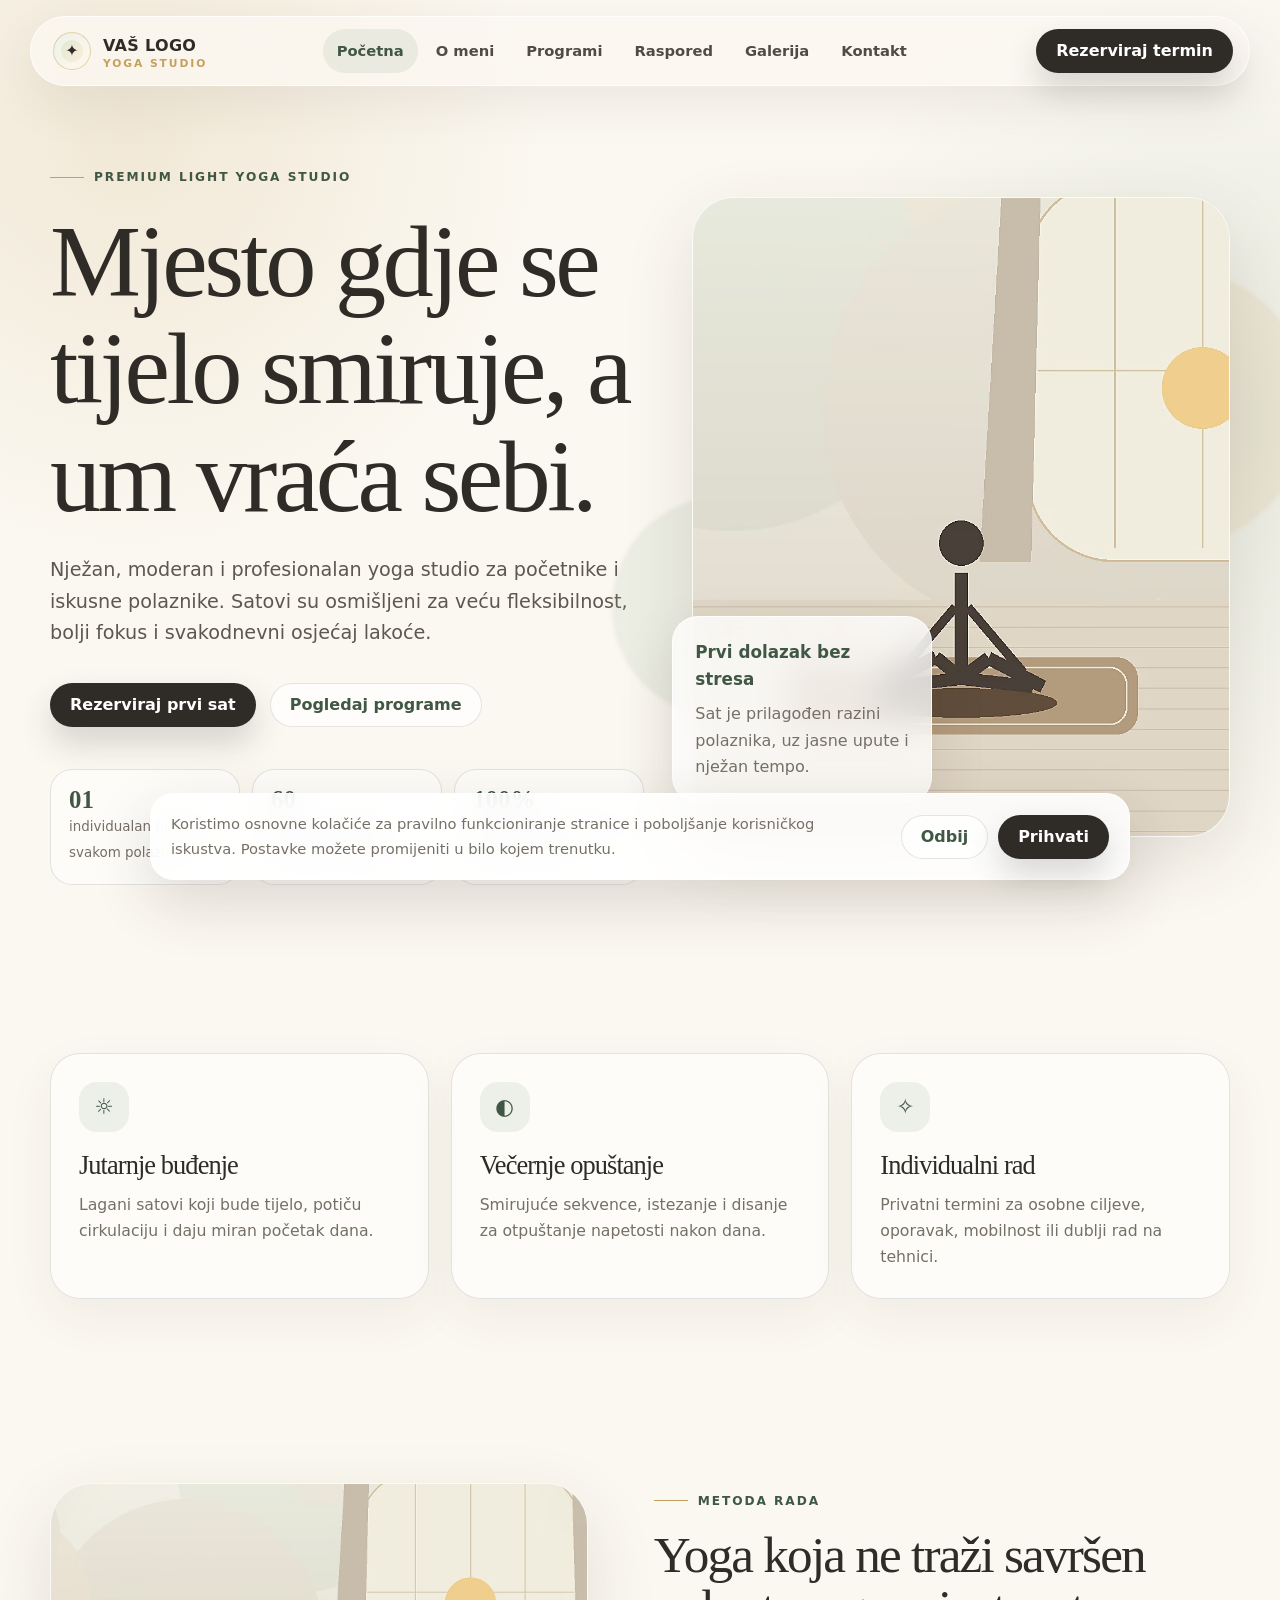
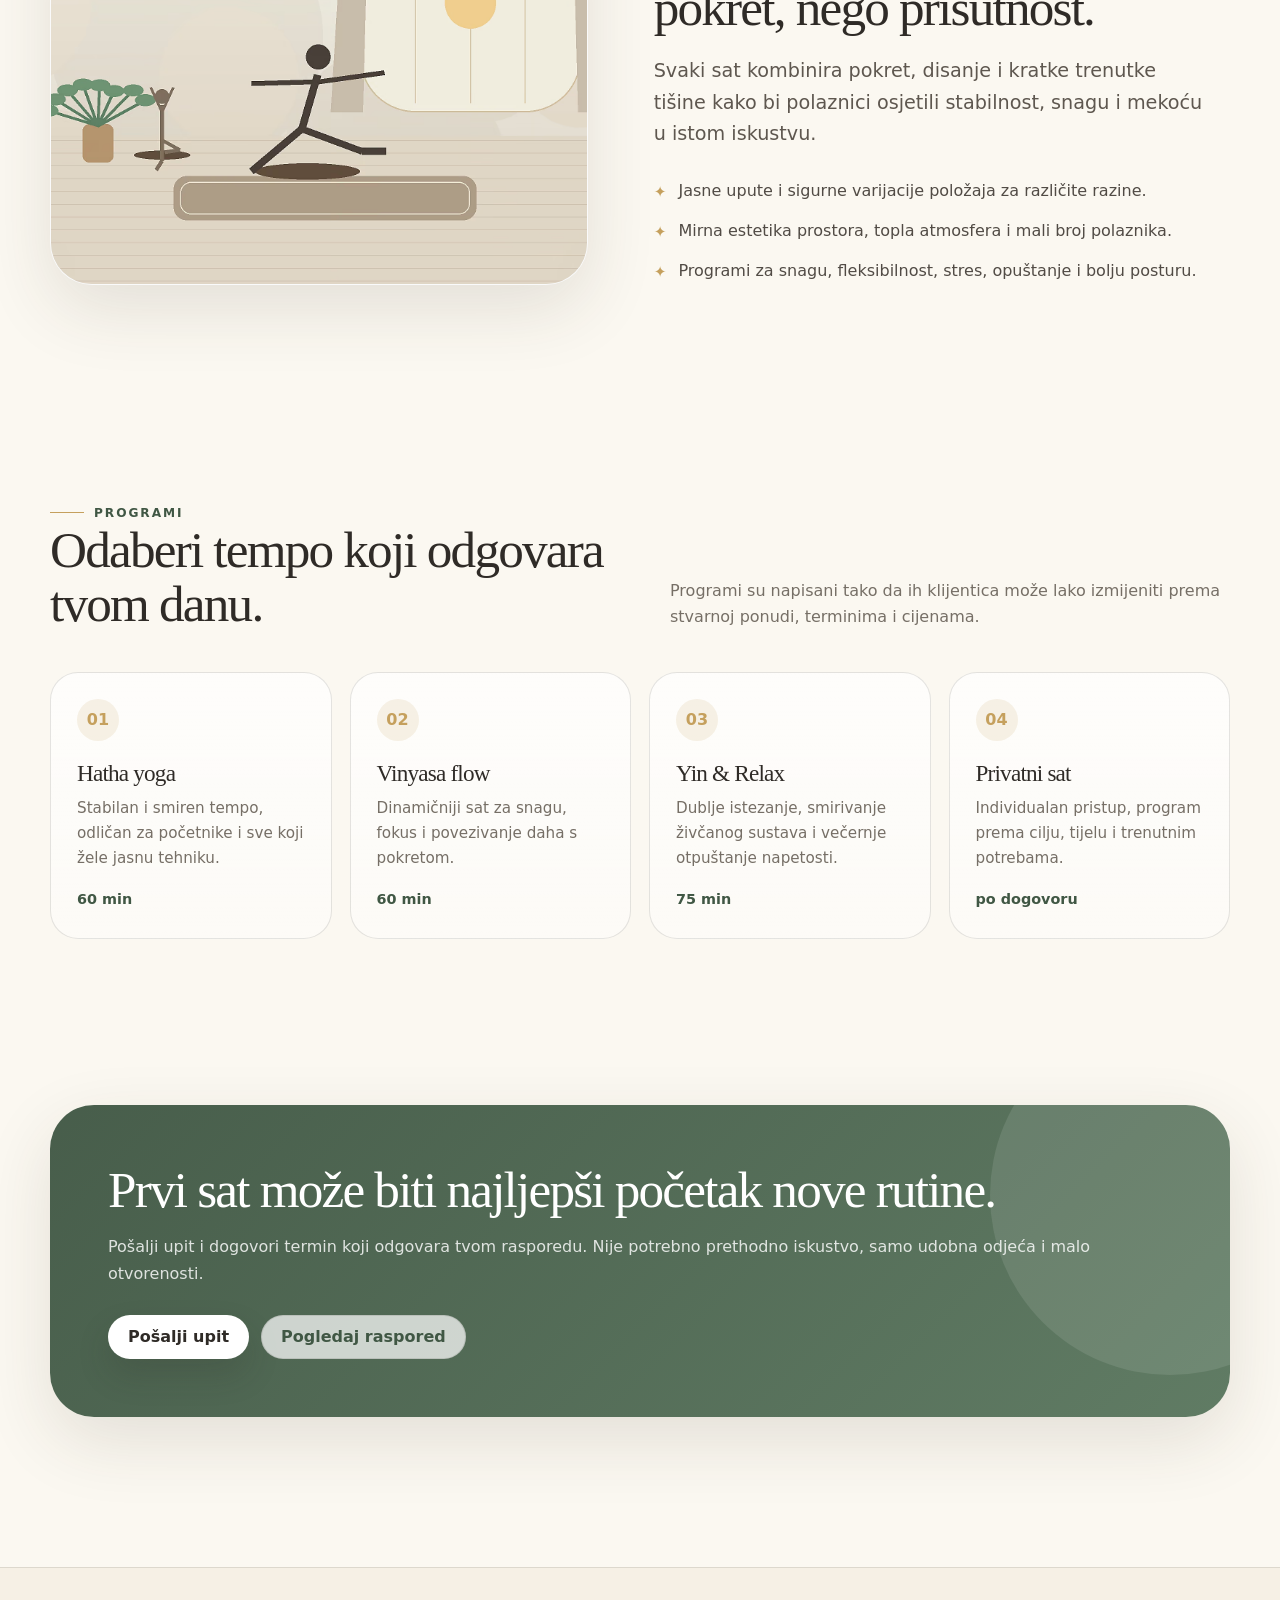
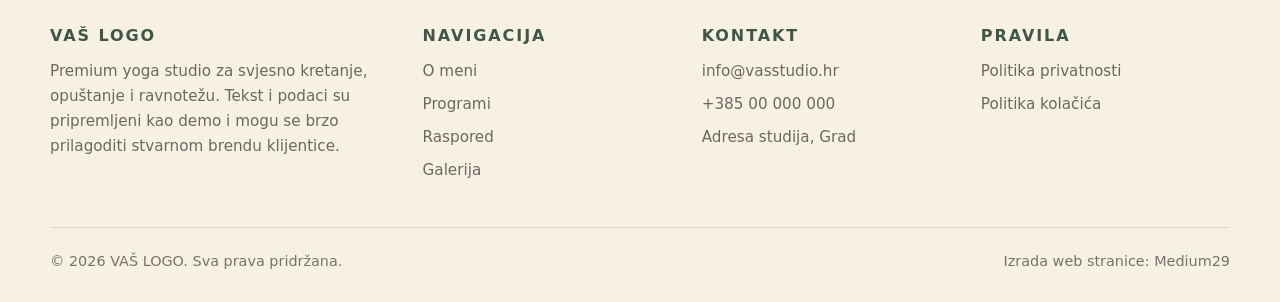
==== index.html @ 1f68c261 "1" ====
<!doctype html>
<html lang="hr">
<head>
  <meta charset="utf-8">
  <meta name="viewport" content="width=device-width, initial-scale=1">
  <title>Premium Yoga Studio | Svjesno kretanje i miran um</title>
  <meta name="description" content="Moderna premium web stranica za yoga studio, individualne sate, grupne programe i svjesno kretanje.">
  <meta name="theme-color" content="#fbf8f1">
  <meta property="og:title" content="Premium Yoga Studio | Svjesno kretanje i miran um">
  <meta property="og:description" content="Moderna premium web stranica za yoga studio, individualne sate, grupne programe i svjesno kretanje.">
  <meta property="og:type" content="website">
  <meta property="og:image" content="assets/images/yoga-hero.avif">
  <link rel="icon" href="assets/images/favicon.svg" type="image/svg+xml">
  <link rel="stylesheet" href="assets/css/style.css">
</head>
<body>
  <header class="topbar" aria-label="Glavna navigacija">
    <nav class="nav">
      <a class="brand" href="index.html" aria-label="Početna stranica">
        <span class="brand-mark" aria-hidden="true">✦</span>
        <span>VAŠ LOGO<small>Yoga studio</small></span>
      </a>
      <div class="nav-links" id="main-menu">
        <a data-nav href="index.html">Početna</a>
        <a data-nav href="o-nama.html">O meni</a>
        <a data-nav href="programi.html">Programi</a>
        <a data-nav href="raspored.html">Raspored</a>
        <a data-nav href="galerija.html">Galerija</a>
        <a data-nav href="kontakt.html">Kontakt</a>
      </div>
      <div class="nav-cta">
        <a class="btn btn-primary" href="kontakt.html">Rezerviraj termin</a>
        <button class="menu-toggle" aria-label="Otvori izbornik" aria-controls="main-menu" aria-expanded="false"><span></span><span></span><span></span></button>
      </div>
    </nav>
  </header>

  <main>
    <section class="hero">
      <div class="container hero-grid">
        <div class="hero-copy reveal">
          <span class="eyebrow">Premium light yoga studio</span>
          <h1>Mjesto gdje se tijelo smiruje, a um vraća sebi.</h1>
          <p class="lead">Nježan, moderan i profesionalan yoga studio za početnike i iskusne polaznike. Satovi su osmišljeni za veću fleksibilnost, bolji fokus i svakodnevni osjećaj lakoće.</p>
          <div class="hero-actions">
            <a class="btn btn-primary" href="kontakt.html">Rezerviraj prvi sat</a>
            <a class="btn btn-soft" href="programi.html">Pogledaj programe</a>
          </div>
          <div class="hero-stats">
            <div class="stat"><strong>01</strong><span>individualan pristup svakom polazniku</span></div>
            <div class="stat"><strong>60</strong><span>minuta svjesnog kretanja i disanja</span></div>
            <div class="stat"><strong>100%</strong><span>mirna atmosfera, bez pritiska i žurbe</span></div>
          </div>
        </div>
        <div class="hero-visual reveal">
          <span class="orb orb-one"></span><span class="orb orb-two"></span>
          <div class="image-card"><img src="assets/images/yoga-hero.avif" alt="Yoga studio u toploj i mirnoj atmosferi" width="1600" height="1100"></div>
          <div class="float-card"><strong>Prvi dolazak bez stresa</strong><p>Sat je prilagođen razini polaznika, uz jasne upute i nježan tempo.</p></div>
        </div>
      </div>
    </section>

    <section class="section-tight">
      <div class="container grid-3">
        <article class="card reveal"><div class="icon">☼</div><h3>Jutarnje buđenje</h3><p>Lagani satovi koji bude tijelo, potiču cirkulaciju i daju miran početak dana.</p></article>
        <article class="card reveal"><div class="icon">◐</div><h3>Večernje opuštanje</h3><p>Smirujuće sekvence, istezanje i disanje za otpuštanje napetosti nakon dana.</p></article>
        <article class="card reveal"><div class="icon">✧</div><h3>Individualni rad</h3><p>Privatni termini za osobne ciljeve, oporavak, mobilnost ili dublji rad na tehnici.</p></article>
      </div>
    </section>

    <section class="section">
      <div class="container split">
        <div class="image-card reveal"><img src="assets/images/yoga-programi.avif" alt="Yoga programi i svjesno kretanje" width="1600" height="1100" loading="lazy"></div>
        <div class="split-content reveal">
          <span class="eyebrow">Metoda rada</span>
          <h2>Yoga koja ne traži savršen pokret, nego prisutnost.</h2>
          <p class="lead">Svaki sat kombinira pokret, disanje i kratke trenutke tišine kako bi polaznici osjetili stabilnost, snagu i mekoću u istom iskustvu.</p>
          <ul class="check-list">
            <li>Jasne upute i sigurne varijacije položaja za različite razine.</li>
            <li>Mirna estetika prostora, topla atmosfera i mali broj polaznika.</li>
            <li>Programi za snagu, fleksibilnost, stres, opuštanje i bolju posturu.</li>
          </ul>
        </div>
      </div>
    </section>

    <section class="section">
      <div class="container">
        <div class="section-head reveal">
          <div><span class="eyebrow">Programi</span><h2>Odaberi tempo koji odgovara tvom danu.</h2></div>
          <p>Programi su napisani tako da ih klijentica može lako izmijeniti prema stvarnoj ponudi, terminima i cijenama.</p>
        </div>
        <div class="program-grid">
          <article class="program-card reveal"><span>01</span><h3>Hatha yoga</h3><p>Stabilan i smiren tempo, odličan za početnike i sve koji žele jasnu tehniku.</p><div class="meta">60 min</div></article>
          <article class="program-card reveal"><span>02</span><h3>Vinyasa flow</h3><p>Dinamičniji sat za snagu, fokus i povezivanje daha s pokretom.</p><div class="meta">60 min</div></article>
          <article class="program-card reveal"><span>03</span><h3>Yin & Relax</h3><p>Dublje istezanje, smirivanje živčanog sustava i večernje otpuštanje napetosti.</p><div class="meta">75 min</div></article>
          <article class="program-card reveal"><span>04</span><h3>Privatni sat</h3><p>Individualan pristup, program prema cilju, tijelu i trenutnim potrebama.</p><div class="meta">po dogovoru</div></article>
        </div>
      </div>
    </section>

    <section class="section-tight">
      <div class="container cta-band reveal">
        <h2>Prvi sat može biti najljepši početak nove rutine.</h2>
        <p>Pošalji upit i dogovori termin koji odgovara tvom rasporedu. Nije potrebno prethodno iskustvo, samo udobna odjeća i malo otvorenosti.</p>
        <div class="cta-actions"><a class="btn btn-primary" href="kontakt.html">Pošalji upit</a><a class="btn btn-soft" href="raspored.html">Pogledaj raspored</a></div>
      </div>
    </section>
  </main>

  <footer class="footer">
    <div class="container">
      <div class="footer-grid">
        <div>
          <h3>VAŠ LOGO</h3>
          <p>Premium yoga studio za svjesno kretanje, opuštanje i ravnotežu. Tekst i podaci su pripremljeni kao demo i mogu se brzo prilagoditi stvarnom brendu klijentice.</p>
        </div>
        <div>
          <h3>Navigacija</h3>
          <a href="o-nama.html">O meni</a>
          <a href="programi.html">Programi</a>
          <a href="raspored.html">Raspored</a>
          <a href="galerija.html">Galerija</a>
        </div>
        <div>
          <h3>Kontakt</h3>
          <a href="mailto:info@vasstudio.hr">info@vasstudio.hr</a>
          <a href="tel:+385000000000">+385 00 000 000</a>
          <p>Adresa studija, Grad</p>
        </div>
        <div>
          <h3>Pravila</h3>
          <a href="politika-privatnosti.html">Politika privatnosti</a>
          <a href="politika-kolacica.html">Politika kolačića</a>
        </div>
      </div>
      <div class="footer-bottom">
        <span>© 2026 VAŠ LOGO. Sva prava pridržana.</span>
        <span>Izrada web stranice: Medium29</span>
      </div>
    </div>
  </footer>
  <div class="cookie" role="dialog" aria-label="Obavijest o kolačićima">
    <div class="cookie-inner">
      <p>Koristimo osnovne kolačiće za pravilno funkcioniranje stranice i poboljšanje korisničkog iskustva. Postavke možete promijeniti u bilo kojem trenutku.</p>
      <div class="cookie-actions">
        <button class="btn btn-soft" data-cookie-reject>Odbij</button>
        <button class="btn btn-primary" data-cookie-accept>Prihvati</button>
      </div>
    </div>
  </div>
  <script src="assets/js/main.js"></script>
</body>
</html>
---- assets/css/style.css ----
:root{
  --paper:#fbf8f1;
  --paper-2:#f4ecdf;
  --cream:#fffdf8;
  --sage:#8fa58d;
  --sage-dark:#405744;
  --sage-soft:#dce6d7;
  --clay:#c79070;
  --sand:#e8dcc9;
  --gold:#c5a05d;
  --ink:#2f2b27;
  --muted:#766f66;
  --line:rgba(47,43,39,.12);
  --white:rgba(255,255,255,.78);
  --shadow:0 24px 70px rgba(60,46,31,.12);
  --radius:30px;
  --radius-lg:42px;
  --container:min(1180px, calc(100% - 40px));
}
*{box-sizing:border-box}
html{scroll-behavior:smooth}
body{
  margin:0;
  font-family:Inter, ui-sans-serif, system-ui, -apple-system, BlinkMacSystemFont, "Segoe UI", sans-serif;
  color:var(--ink);
  background:
    radial-gradient(circle at 10% 4%, rgba(197,160,93,.18), transparent 26rem),
    radial-gradient(circle at 95% 12%, rgba(143,165,141,.18), transparent 28rem),
    var(--paper);
  line-height:1.65;
  -webkit-font-smoothing:antialiased;
  overflow-x:hidden;
}
img{max-width:100%;display:block}
a{color:inherit;text-decoration:none}
button,input,textarea,select{font:inherit}
::selection{background:rgba(197,160,93,.24)}
.container{width:var(--container);margin-inline:auto}
.eyebrow{
  display:inline-flex;align-items:center;gap:10px;
  font-size:.76rem;letter-spacing:.16em;text-transform:uppercase;
  color:var(--sage-dark);font-weight:800;
}
.eyebrow::before{content:"";width:34px;height:1px;background:var(--gold)}
h1,h2,h3{line-height:1.05;margin:0;color:var(--ink);font-family:Georgia, "Times New Roman", serif;font-weight:500;letter-spacing:-.035em}
h1{font-size:clamp(3rem, 8vw, 6.9rem);max-width:920px}
h2{font-size:clamp(2.2rem, 4vw, 4.4rem)}
h3{font-size:clamp(1.35rem, 2vw, 2rem)}
p{margin:0;color:var(--muted)}
.lead{font-size:clamp(1.05rem,1.5vw,1.25rem);max-width:720px;color:#5e574f}
.page-hero{padding:158px 0 76px;position:relative;overflow:hidden}
.page-hero .lead{margin-top:24px}
.topbar{
  position:fixed;top:16px;left:50%;transform:translateX(-50%);z-index:99;
  width:min(1220px, calc(100% - 24px));
  border:1px solid rgba(255,255,255,.74);
  background:rgba(251,248,241,.78);backdrop-filter:blur(18px);
  border-radius:999px;box-shadow:0 18px 50px rgba(68,52,35,.08);
}
.nav{display:flex;align-items:center;justify-content:space-between;gap:24px;padding:12px 16px 12px 22px}
.brand{display:flex;align-items:center;gap:12px;font-weight:850;letter-spacing:.02em;white-space:nowrap}
.brand-mark{width:38px;height:38px;border-radius:50%;display:grid;place-items:center;background:linear-gradient(135deg,var(--sage-soft),#fff1d8);border:1px solid rgba(197,160,93,.35);box-shadow:inset 0 0 0 7px rgba(255,255,255,.45)}
.brand small{display:block;font-size:.67rem;letter-spacing:.18em;text-transform:uppercase;color:var(--gold);font-weight:850;line-height:1}
.nav-links{display:flex;align-items:center;gap:4px}
.nav-links a{font-size:.92rem;font-weight:720;color:#514b45;padding:10px 14px;border-radius:999px;transition:.25s ease}
.nav-links a:hover,.nav-links a.active{background:rgba(143,165,141,.16);color:var(--sage-dark)}
.nav-cta{display:flex;align-items:center;gap:10px}
.btn{
  display:inline-flex;align-items:center;justify-content:center;gap:10px;
  padding:13px 19px;border-radius:999px;border:1px solid transparent;
  font-weight:790;line-height:1;color:var(--ink);transition:.25s ease;cursor:pointer;
}
.btn-primary{background:var(--ink);color:#fff;box-shadow:0 16px 32px rgba(47,43,39,.18)}
.btn-primary:hover{transform:translateY(-2px);box-shadow:0 24px 44px rgba(47,43,39,.2)}
.btn-soft{background:rgba(255,255,255,.72);border-color:var(--line);color:var(--sage-dark)}
.btn-soft:hover{background:#fff;transform:translateY(-2px)}
.menu-toggle{display:none;width:44px;height:44px;border-radius:50%;border:1px solid var(--line);background:rgba(255,255,255,.68);align-items:center;justify-content:center;gap:4px;flex-direction:column;cursor:pointer}
.menu-toggle span{width:18px;height:2px;background:var(--ink);border-radius:3px;transition:.25s ease}
body.menu-open .menu-toggle span:nth-child(1){transform:translateY(6px) rotate(45deg)}
body.menu-open .menu-toggle span:nth-child(2){opacity:0}
body.menu-open .menu-toggle span:nth-child(3){transform:translateY(-6px) rotate(-45deg)}
.hero{position:relative;padding:160px 0 98px;overflow:hidden}
.hero-grid{display:grid;grid-template-columns:1.05fr .95fr;gap:48px;align-items:center}
.hero-copy .eyebrow{margin-bottom:20px}
.hero-copy .lead{margin-top:24px}
.hero-actions{display:flex;align-items:center;gap:14px;flex-wrap:wrap;margin-top:34px}
.hero-stats{display:grid;grid-template-columns:repeat(3,1fr);gap:12px;margin-top:42px;max-width:680px}
.stat{padding:18px;border:1px solid var(--line);background:rgba(255,255,255,.55);border-radius:22px}
.stat strong{display:block;font-size:1.55rem;font-family:Georgia,"Times New Roman",serif;color:var(--sage-dark);line-height:1}.stat span{font-size:.84rem;color:var(--muted)}
.hero-visual{position:relative;min-height:650px}
.image-card{position:relative;border-radius:var(--radius-lg);overflow:hidden;box-shadow:var(--shadow);border:1px solid rgba(255,255,255,.72);background:#eee}
.image-card img{width:100%;height:100%;object-fit:cover;min-height:400px}
.hero-visual .image-card{height:640px}
.float-card{position:absolute;left:-20px;bottom:44px;max-width:260px;padding:22px;border-radius:26px;background:rgba(255,255,255,.78);border:1px solid rgba(255,255,255,.82);backdrop-filter:blur(16px);box-shadow:0 22px 56px rgba(60,46,31,.12)}
.float-card strong{display:block;margin-bottom:7px;font-size:1.05rem;color:var(--sage-dark)}
.orb{position:absolute;border-radius:50%;filter:blur(2px);opacity:.8;z-index:-1}.orb-one{width:280px;height:280px;background:rgba(197,160,93,.16);right:-80px;top:70px}.orb-two{width:220px;height:220px;background:rgba(143,165,141,.18);left:-80px;bottom:130px}
.section{padding:96px 0}.section-tight{padding:70px 0}.section-head{display:flex;align-items:end;justify-content:space-between;gap:40px;margin-bottom:42px}.section-head p{max-width:560px}.grid-3{display:grid;grid-template-columns:repeat(3,1fr);gap:22px}.grid-2{display:grid;grid-template-columns:repeat(2,1fr);gap:28px;align-items:center}.card{border:1px solid var(--line);background:rgba(255,255,255,.56);border-radius:var(--radius);padding:28px;box-shadow:0 18px 50px rgba(60,46,31,.06)}
.card .icon{width:50px;height:50px;border-radius:18px;display:grid;place-items:center;background:rgba(143,165,141,.15);color:var(--sage-dark);font-size:1.35rem;margin-bottom:20px}
.card h3{font-size:1.65rem;margin-bottom:13px}.card p{font-size:.98rem}
.split{display:grid;grid-template-columns:.95fr 1.05fr;gap:48px;align-items:center}.split.reverse{grid-template-columns:1.05fr .95fr}.split-content{padding:18px}.split-content .eyebrow{margin-bottom:17px}.split-content .lead{margin-top:20px}.check-list{display:grid;gap:13px;margin:28px 0 0;padding:0;list-style:none}.check-list li{display:flex;align-items:flex-start;gap:12px;color:#514b45}.check-list li::before{content:"✦";color:var(--gold);font-size:.95rem;margin-top:2px}
.program-grid{display:grid;grid-template-columns:repeat(4,1fr);gap:18px}.program-card{padding:26px;border-radius:28px;border:1px solid var(--line);background:linear-gradient(180deg,rgba(255,255,255,.72),rgba(255,255,255,.42));transition:.25s ease}.program-card:hover{transform:translateY(-5px);box-shadow:0 22px 48px rgba(60,46,31,.1)}.program-card span{display:inline-flex;width:42px;height:42px;border-radius:50%;align-items:center;justify-content:center;background:rgba(197,160,93,.14);color:var(--gold);font-weight:900;margin-bottom:20px}.program-card h3{font-size:1.45rem;margin-bottom:10px}.program-card p{font-size:.95rem}.program-card .meta{margin-top:17px;color:var(--sage-dark);font-weight:800;font-size:.9rem}
.cta-band{position:relative;overflow:hidden;border-radius:44px;padding:58px;background:linear-gradient(135deg,rgba(64,87,68,.96),rgba(83,113,88,.92));color:#fff;box-shadow:var(--shadow)}.cta-band h2,.cta-band p{color:#fff}.cta-band p{opacity:.82;margin-top:18px}.cta-band .btn-primary{background:#fff;color:var(--ink)}.cta-band .cta-actions{margin-top:28px;display:flex;gap:12px;flex-wrap:wrap}.cta-band::after{content:"";position:absolute;right:-120px;top:-90px;width:360px;height:360px;border-radius:50%;background:rgba(255,255,255,.1)}
.testimonials{display:grid;grid-template-columns:1.1fr .9fr;gap:22px}.quote{padding:34px;border-radius:34px;background:#fff;border:1px solid var(--line);box-shadow:0 20px 52px rgba(60,46,31,.07)}.quote p{font-size:1.05rem;color:#4c4741}.quote strong{display:block;margin-top:18px;color:var(--sage-dark)}
.schedule-grid{display:grid;grid-template-columns:repeat(3,1fr);gap:18px}.schedule-day{border-radius:30px;padding:24px;background:rgba(255,255,255,.6);border:1px solid var(--line)}.schedule-day h3{font-size:1.4rem;margin-bottom:16px}.class-row{display:flex;justify-content:space-between;gap:16px;padding:14px 0;border-top:1px solid var(--line)}.class-row span:first-child{font-weight:760;color:#48433d}.class-row span:last-child{color:var(--sage-dark);font-weight:820}
.gallery-grid{display:grid;grid-template-columns:1.2fr .8fr;gap:22px}.gallery-grid .image-card:nth-child(1){grid-row:span 2}.gallery-grid .image-card img{min-height:360px}.gallery-grid .image-card:nth-child(1) img{min-height:744px}.gallery-caption{position:absolute;left:18px;right:18px;bottom:18px;background:rgba(255,255,255,.74);backdrop-filter:blur(14px);border-radius:22px;padding:16px;border:1px solid rgba(255,255,255,.8)}.gallery-caption strong{display:block;color:var(--sage-dark)}.gallery-caption p{font-size:.88rem}
.form-wrap{display:grid;grid-template-columns:.85fr 1.15fr;gap:30px;align-items:start}.contact-panel{border-radius:var(--radius-lg);padding:34px;background:rgba(255,255,255,.62);border:1px solid var(--line);box-shadow:0 20px 55px rgba(60,46,31,.07)}.contact-panel h3{font-size:1.75rem;margin-bottom:16px}.contact-list{display:grid;gap:14px;margin-top:24px}.contact-item{padding:17px;border-radius:20px;background:rgba(244,236,223,.68);border:1px solid rgba(47,43,39,.08)}.contact-item span{display:block;font-size:.79rem;letter-spacing:.11em;text-transform:uppercase;color:var(--gold);font-weight:900}.contact-item strong{color:#46413c}form{display:grid;gap:16px}.field-grid{display:grid;grid-template-columns:repeat(2,1fr);gap:16px}.field label{display:block;font-size:.86rem;font-weight:850;margin-bottom:8px;color:#4c463f}.field input,.field textarea,.field select{width:100%;border:1px solid var(--line);background:rgba(255,255,255,.8);border-radius:18px;padding:15px 16px;color:var(--ink);outline:none;transition:.22s ease}.field input:focus,.field textarea:focus,.field select:focus{border-color:rgba(197,160,93,.75);box-shadow:0 0 0 4px rgba(197,160,93,.12)}textarea{min-height:150px;resize:vertical}.full{grid-column:1/-1}.map-card{height:360px;border-radius:34px;background:linear-gradient(135deg,rgba(143,165,141,.18),rgba(197,160,93,.16)),var(--sand);border:1px solid var(--line);display:grid;place-items:center;text-align:center;padding:30px}.map-card strong{font-family:Georgia,"Times New Roman",serif;font-size:2rem;color:var(--sage-dark)}
.faq{display:grid;gap:14px}.faq details{background:rgba(255,255,255,.58);border:1px solid var(--line);border-radius:24px;padding:20px 22px}.faq summary{cursor:pointer;font-weight:850;color:#46413c}.faq p{margin-top:12px}
.footer{padding:60px 0 28px;background:rgba(244,236,223,.64);border-top:1px solid var(--line);margin-top:80px}.footer-grid{display:grid;grid-template-columns:1.1fr .8fr .8fr .8fr;gap:30px}.footer h3{font-family:Inter,system-ui,sans-serif;font-size:1rem;letter-spacing:.12em;text-transform:uppercase;font-weight:900;color:var(--sage-dark);margin-bottom:14px}.footer p,.footer a{font-size:.95rem;color:#6f675e}.footer a{display:block;margin:8px 0}.footer-bottom{display:flex;justify-content:space-between;gap:20px;border-top:1px solid var(--line);margin-top:36px;padding-top:22px;color:#7a7269;font-size:.9rem}
.cookie{position:fixed;left:20px;right:20px;bottom:20px;z-index:120;display:none}.cookie.show{display:block}.cookie-inner{max-width:980px;margin:auto;display:flex;align-items:center;justify-content:space-between;gap:20px;padding:18px 20px;border-radius:24px;background:rgba(255,255,255,.88);border:1px solid rgba(255,255,255,.85);backdrop-filter:blur(16px);box-shadow:0 22px 60px rgba(60,46,31,.16)}.cookie p{font-size:.92rem}.cookie-actions{display:flex;gap:10px;flex-shrink:0}
.reveal{opacity:0;transform:translateY(22px);transition:opacity .75s ease, transform .75s ease}.reveal.in-view{opacity:1;transform:translateY(0)}
.legal{max-width:900px}.legal h2{font-size:2.4rem;margin:34px 0 16px}.legal p,.legal li{color:var(--muted)}.legal ul{padding-left:20px}
@media (max-width: 1040px){
  .hero-grid,.split,.split.reverse,.form-wrap,.testimonials{grid-template-columns:1fr}.hero{padding-top:140px}.hero-visual{min-height:auto}.hero-visual .image-card{height:auto}.hero-visual .image-card img{min-height:480px}.float-card{left:20px}.program-grid{grid-template-columns:repeat(2,1fr)}.schedule-grid,.grid-3{grid-template-columns:repeat(2,1fr)}.footer-grid{grid-template-columns:1fr 1fr}.section-head{display:block}.section-head p{margin-top:18px}
}
@media (max-width: 820px){
  .topbar{top:10px;width:calc(100% - 18px);border-radius:28px}.nav{padding:10px 12px}.menu-toggle{display:flex}.nav-links{position:fixed;left:0;right:0;top:72px;margin:0 8px;display:grid;gap:4px;padding:12px;border-radius:24px;background:rgba(251,248,241,.96);border:1px solid rgba(255,255,255,.8);box-shadow:0 22px 48px rgba(60,46,31,.14);transform:translateY(-14px);opacity:0;pointer-events:none;transition:.25s ease}.nav-links a{padding:13px 16px}.nav-cta .btn{display:none}body.menu-open .nav-links{transform:translateY(0);opacity:1;pointer-events:auto}.brand small{font-size:.61rem}.hero{padding:124px 0 72px}.page-hero{padding:128px 0 56px}h1{font-size:clamp(2.7rem, 13vw, 4.3rem)}.hero-stats{grid-template-columns:1fr}.grid-2,.grid-3,.schedule-grid,.program-grid{grid-template-columns:1fr}.gallery-grid{grid-template-columns:1fr}.gallery-grid .image-card:nth-child(1){grid-row:auto}.gallery-grid .image-card:nth-child(1) img,.gallery-grid .image-card img{min-height:380px}.field-grid{grid-template-columns:1fr}.footer-grid{grid-template-columns:1fr}.footer-bottom{flex-direction:column}.cta-band{padding:34px;border-radius:32px}.section{padding:72px 0}.cookie-inner{display:block}.cookie-actions{margin-top:14px}.cookie-actions .btn{width:100%}.hero-visual .image-card img{min-height:430px}
}
@media (max-width: 520px){
  :root{--container:calc(100% - 28px)}.hero-actions,.cta-band .cta-actions{align-items:stretch;flex-direction:column}.btn{width:100%}.float-card{position:relative;left:auto;bottom:auto;margin-top:16px;max-width:none}.hero-visual .image-card img{min-height:360px}.stat{padding:16px}.card{padding:22px}.page-hero,.hero{overflow:visible}
}
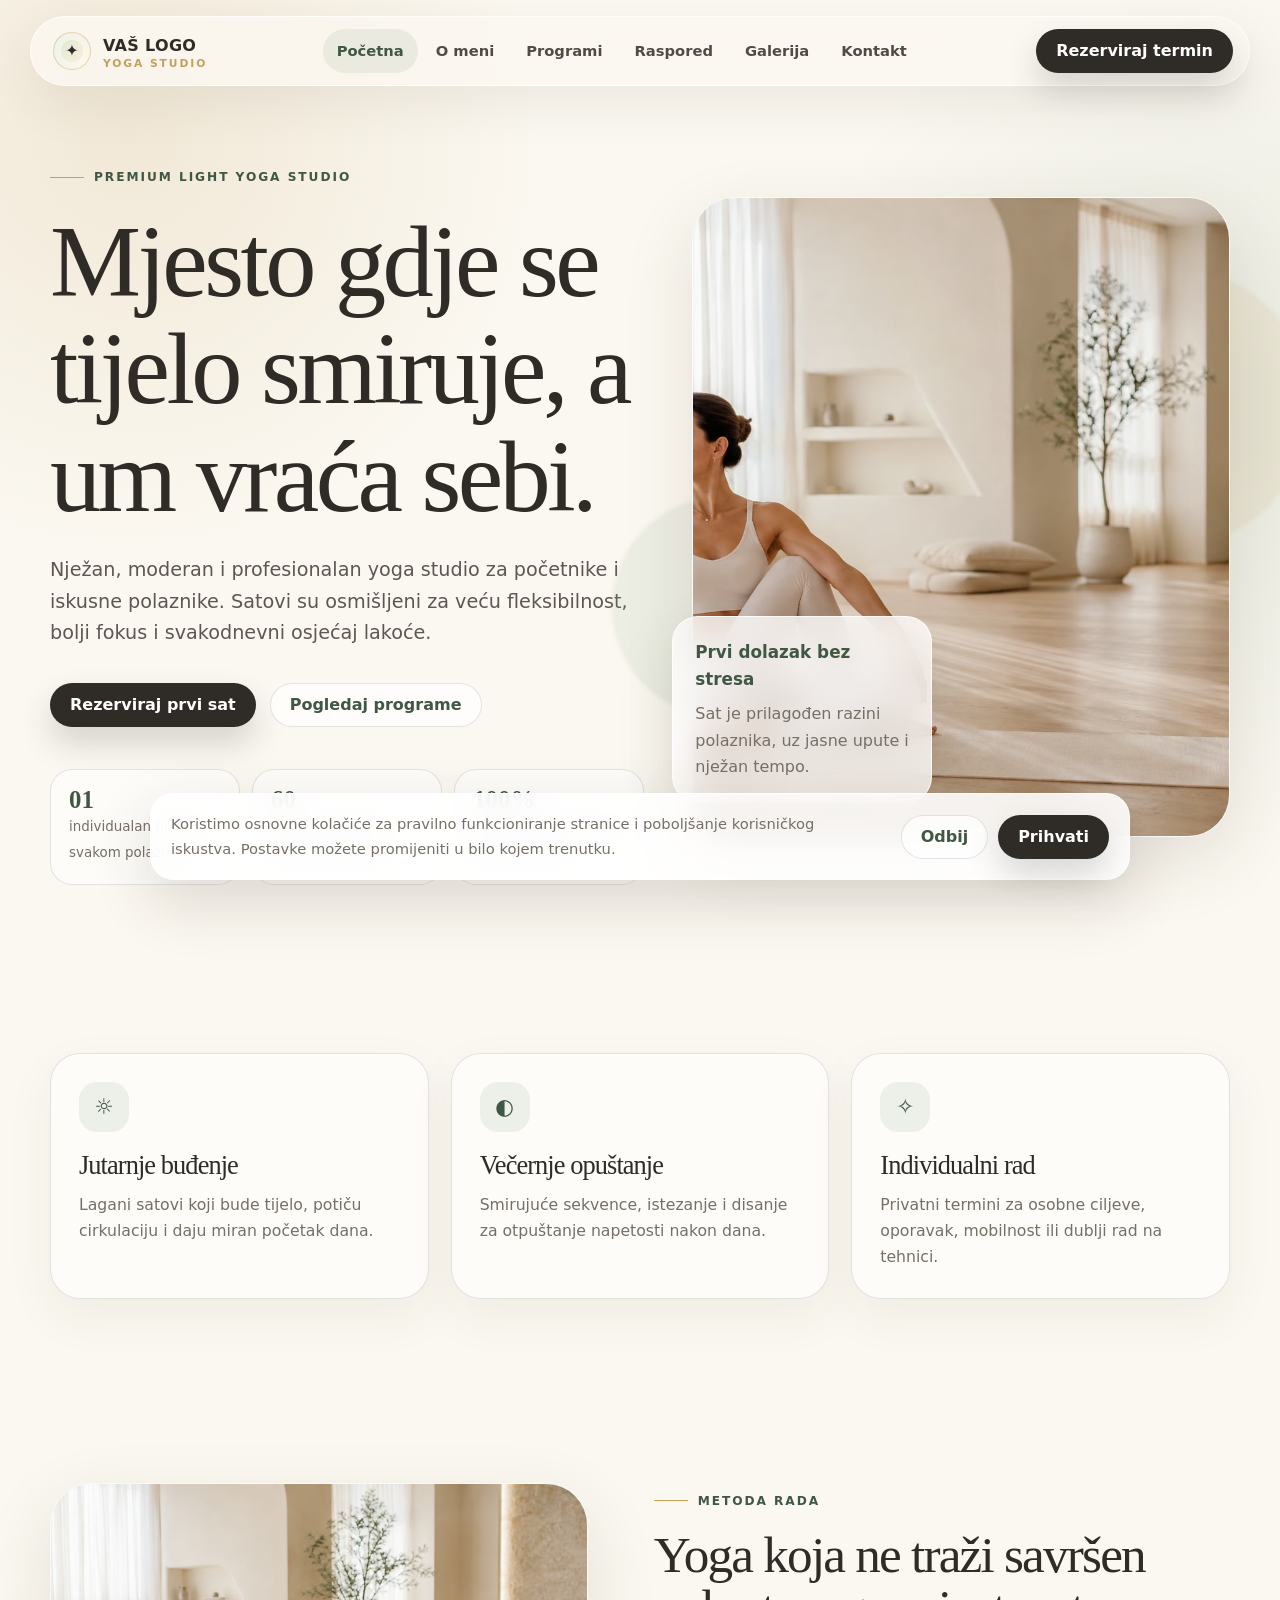
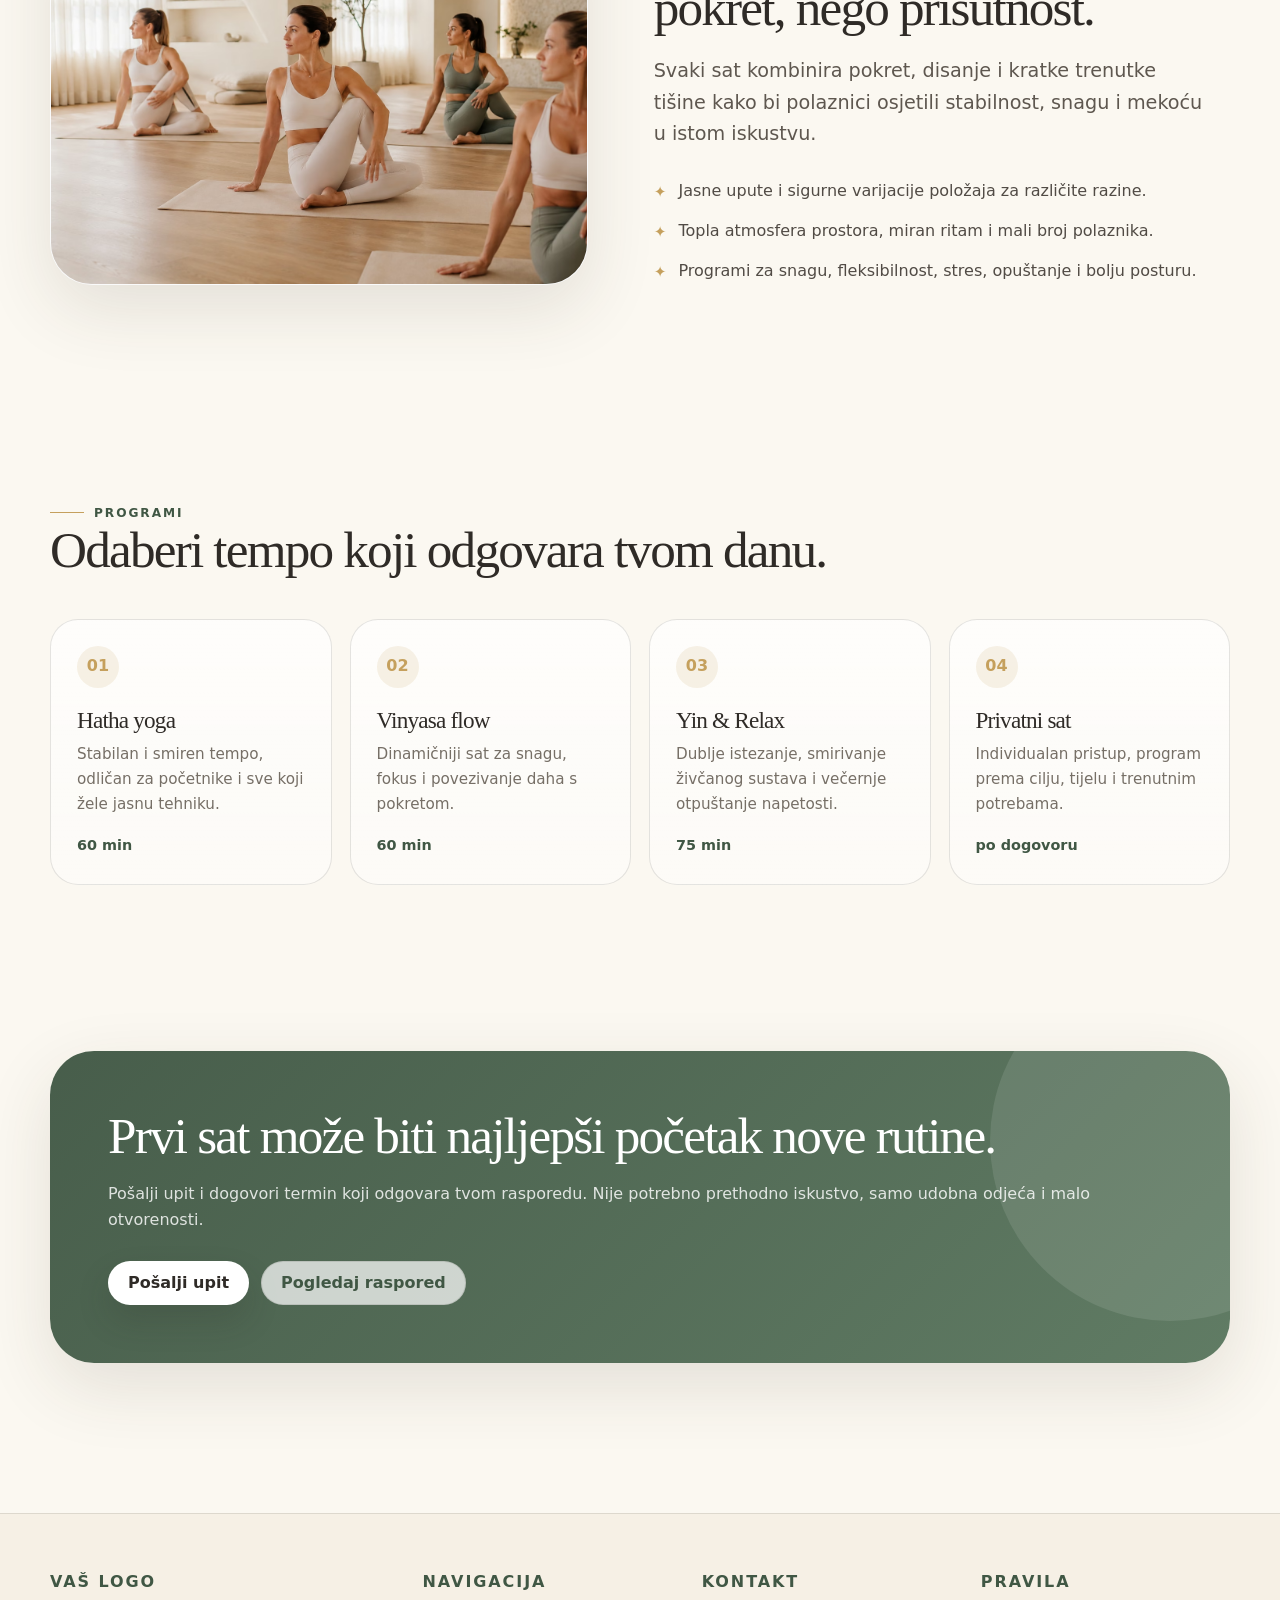
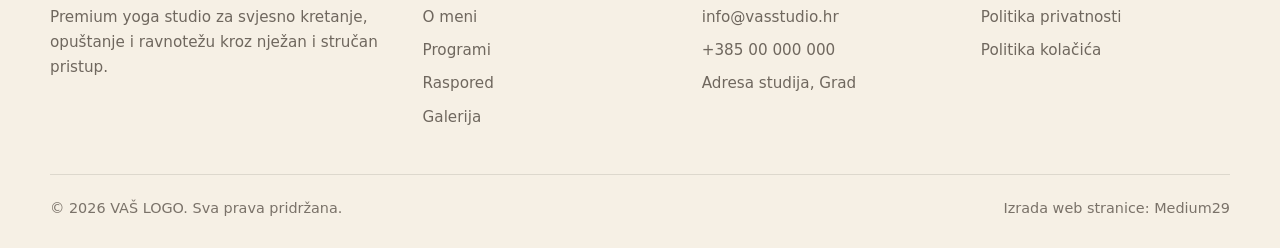
==== commit 0d0bcf4e: "4" ====
--- a/index.html
+++ b/index.html
@@ -77,7 +77,7 @@
           <p class="lead">Svaki sat kombinira pokret, disanje i kratke trenutke tišine kako bi polaznici osjetili stabilnost, snagu i mekoću u istom iskustvu.</p>
           <ul class="check-list">
             <li>Jasne upute i sigurne varijacije položaja za različite razine.</li>
-            <li>Mirna estetika prostora, topla atmosfera i mali broj polaznika.</li>
+            <li>Topla atmosfera prostora, miran ritam i mali broj polaznika.</li>
             <li>Programi za snagu, fleksibilnost, stres, opuštanje i bolju posturu.</li>
           </ul>
         </div>
@@ -88,7 +88,7 @@
       <div class="container">
         <div class="section-head reveal">
           <div><span class="eyebrow">Programi</span><h2>Odaberi tempo koji odgovara tvom danu.</h2></div>
-          <p>Programi su napisani tako da ih klijentica može lako izmijeniti prema stvarnoj ponudi, terminima i cijenama.</p>
+          
         </div>
         <div class="program-grid">
           <article class="program-card reveal"><span>01</span><h3>Hatha yoga</h3><p>Stabilan i smiren tempo, odličan za početnike i sve koji žele jasnu tehniku.</p><div class="meta">60 min</div></article>
@@ -113,7 +113,7 @@
       <div class="footer-grid">
         <div>
           <h3>VAŠ LOGO</h3>
-          <p>Premium yoga studio za svjesno kretanje, opuštanje i ravnotežu. Tekst i podaci su pripremljeni kao demo i mogu se brzo prilagoditi stvarnom brendu klijentice.</p>
+          <p>Premium yoga studio za svjesno kretanje, opuštanje i ravnotežu kroz nježan i stručan pristup.</p>
         </div>
         <div>
           <h3>Navigacija</h3>
--- a/assets/css/style.css
+++ b/assets/css/style.css
@@ -103,7 +103,7 @@
 .testimonials{display:grid;grid-template-columns:1.1fr .9fr;gap:22px}.quote{padding:34px;border-radius:34px;background:#fff;border:1px solid var(--line);box-shadow:0 20px 52px rgba(60,46,31,.07)}.quote p{font-size:1.05rem;color:#4c4741}.quote strong{display:block;margin-top:18px;color:var(--sage-dark)}
 .schedule-grid{display:grid;grid-template-columns:repeat(3,1fr);gap:18px}.schedule-day{border-radius:30px;padding:24px;background:rgba(255,255,255,.6);border:1px solid var(--line)}.schedule-day h3{font-size:1.4rem;margin-bottom:16px}.class-row{display:flex;justify-content:space-between;gap:16px;padding:14px 0;border-top:1px solid var(--line)}.class-row span:first-child{font-weight:760;color:#48433d}.class-row span:last-child{color:var(--sage-dark);font-weight:820}
 .gallery-grid{display:grid;grid-template-columns:1.2fr .8fr;gap:22px}.gallery-grid .image-card:nth-child(1){grid-row:span 2}.gallery-grid .image-card img{min-height:360px}.gallery-grid .image-card:nth-child(1) img{min-height:744px}.gallery-caption{position:absolute;left:18px;right:18px;bottom:18px;background:rgba(255,255,255,.74);backdrop-filter:blur(14px);border-radius:22px;padding:16px;border:1px solid rgba(255,255,255,.8)}.gallery-caption strong{display:block;color:var(--sage-dark)}.gallery-caption p{font-size:.88rem}
-.form-wrap{display:grid;grid-template-columns:.85fr 1.15fr;gap:30px;align-items:start}.contact-panel{border-radius:var(--radius-lg);padding:34px;background:rgba(255,255,255,.62);border:1px solid var(--line);box-shadow:0 20px 55px rgba(60,46,31,.07)}.contact-panel h3{font-size:1.75rem;margin-bottom:16px}.contact-list{display:grid;gap:14px;margin-top:24px}.contact-item{padding:17px;border-radius:20px;background:rgba(244,236,223,.68);border:1px solid rgba(47,43,39,.08)}.contact-item span{display:block;font-size:.79rem;letter-spacing:.11em;text-transform:uppercase;color:var(--gold);font-weight:900}.contact-item strong{color:#46413c}form{display:grid;gap:16px}.field-grid{display:grid;grid-template-columns:repeat(2,1fr);gap:16px}.field label{display:block;font-size:.86rem;font-weight:850;margin-bottom:8px;color:#4c463f}.field input,.field textarea,.field select{width:100%;border:1px solid var(--line);background:rgba(255,255,255,.8);border-radius:18px;padding:15px 16px;color:var(--ink);outline:none;transition:.22s ease}.field input:focus,.field textarea:focus,.field select:focus{border-color:rgba(197,160,93,.75);box-shadow:0 0 0 4px rgba(197,160,93,.12)}textarea{min-height:150px;resize:vertical}.full{grid-column:1/-1}.map-card{height:360px;border-radius:34px;background:linear-gradient(135deg,rgba(143,165,141,.18),rgba(197,160,93,.16)),var(--sand);border:1px solid var(--line);display:grid;place-items:center;text-align:center;padding:30px}.map-card strong{font-family:Georgia,"Times New Roman",serif;font-size:2rem;color:var(--sage-dark)}
+.form-wrap{display:grid;grid-template-columns:.85fr 1.15fr;gap:30px;align-items:start}.contact-panel{border-radius:var(--radius-lg);padding:34px;background:rgba(255,255,255,.62);border:1px solid var(--line);box-shadow:0 20px 55px rgba(60,46,31,.07)}.contact-panel h3{font-size:1.75rem;margin-bottom:16px}.contact-list{display:grid;gap:14px;margin-top:24px}.contact-item{padding:17px;border-radius:20px;background:rgba(244,236,223,.68);border:1px solid rgba(47,43,39,.08)}.contact-item span{display:block;font-size:.79rem;letter-spacing:.11em;text-transform:uppercase;color:var(--gold);font-weight:900}.contact-item strong{color:#46413c}form{display:grid;gap:16px}.field-grid{display:grid;grid-template-columns:repeat(2,1fr);gap:16px}.field label{display:block;font-size:.86rem;font-weight:850;margin-bottom:8px;color:#4c463f}.field input,.field textarea,.field select{width:100%;border:1px solid var(--line);background:rgba(255,255,255,.8);border-radius:18px;padding:15px 16px;color:var(--ink);outline:none;transition:.22s ease}.field input:focus,.field textarea:focus,.field select:focus{border-color:rgba(197,160,93,.75);box-shadow:0 0 0 4px rgba(197,160,93,.12)}textarea{min-height:150px;resize:vertical}.full{grid-column:1/-1}.map-card{height:360px;border-radius:34px;background:linear-gradient(135deg,rgba(143,165,141,.18),rgba(197,160,93,.16)),var(--sand);border:1px solid var(--line);display:grid;place-items:center;text-align:center;padding:30px}.map-card strong{font-family:Georgia,"Times New Roman",serif;font-size:2rem;color:var(--sage-dark)}.single-image{max-width:980px}
 .faq{display:grid;gap:14px}.faq details{background:rgba(255,255,255,.58);border:1px solid var(--line);border-radius:24px;padding:20px 22px}.faq summary{cursor:pointer;font-weight:850;color:#46413c}.faq p{margin-top:12px}
 .footer{padding:60px 0 28px;background:rgba(244,236,223,.64);border-top:1px solid var(--line);margin-top:80px}.footer-grid{display:grid;grid-template-columns:1.1fr .8fr .8fr .8fr;gap:30px}.footer h3{font-family:Inter,system-ui,sans-serif;font-size:1rem;letter-spacing:.12em;text-transform:uppercase;font-weight:900;color:var(--sage-dark);margin-bottom:14px}.footer p,.footer a{font-size:.95rem;color:#6f675e}.footer a{display:block;margin:8px 0}.footer-bottom{display:flex;justify-content:space-between;gap:20px;border-top:1px solid var(--line);margin-top:36px;padding-top:22px;color:#7a7269;font-size:.9rem}
 .cookie{position:fixed;left:20px;right:20px;bottom:20px;z-index:120;display:none}.cookie.show{display:block}.cookie-inner{max-width:980px;margin:auto;display:flex;align-items:center;justify-content:space-between;gap:20px;padding:18px 20px;border-radius:24px;background:rgba(255,255,255,.88);border:1px solid rgba(255,255,255,.85);backdrop-filter:blur(16px);box-shadow:0 22px 60px rgba(60,46,31,.16)}.cookie p{font-size:.92rem}.cookie-actions{display:flex;gap:10px;flex-shrink:0}
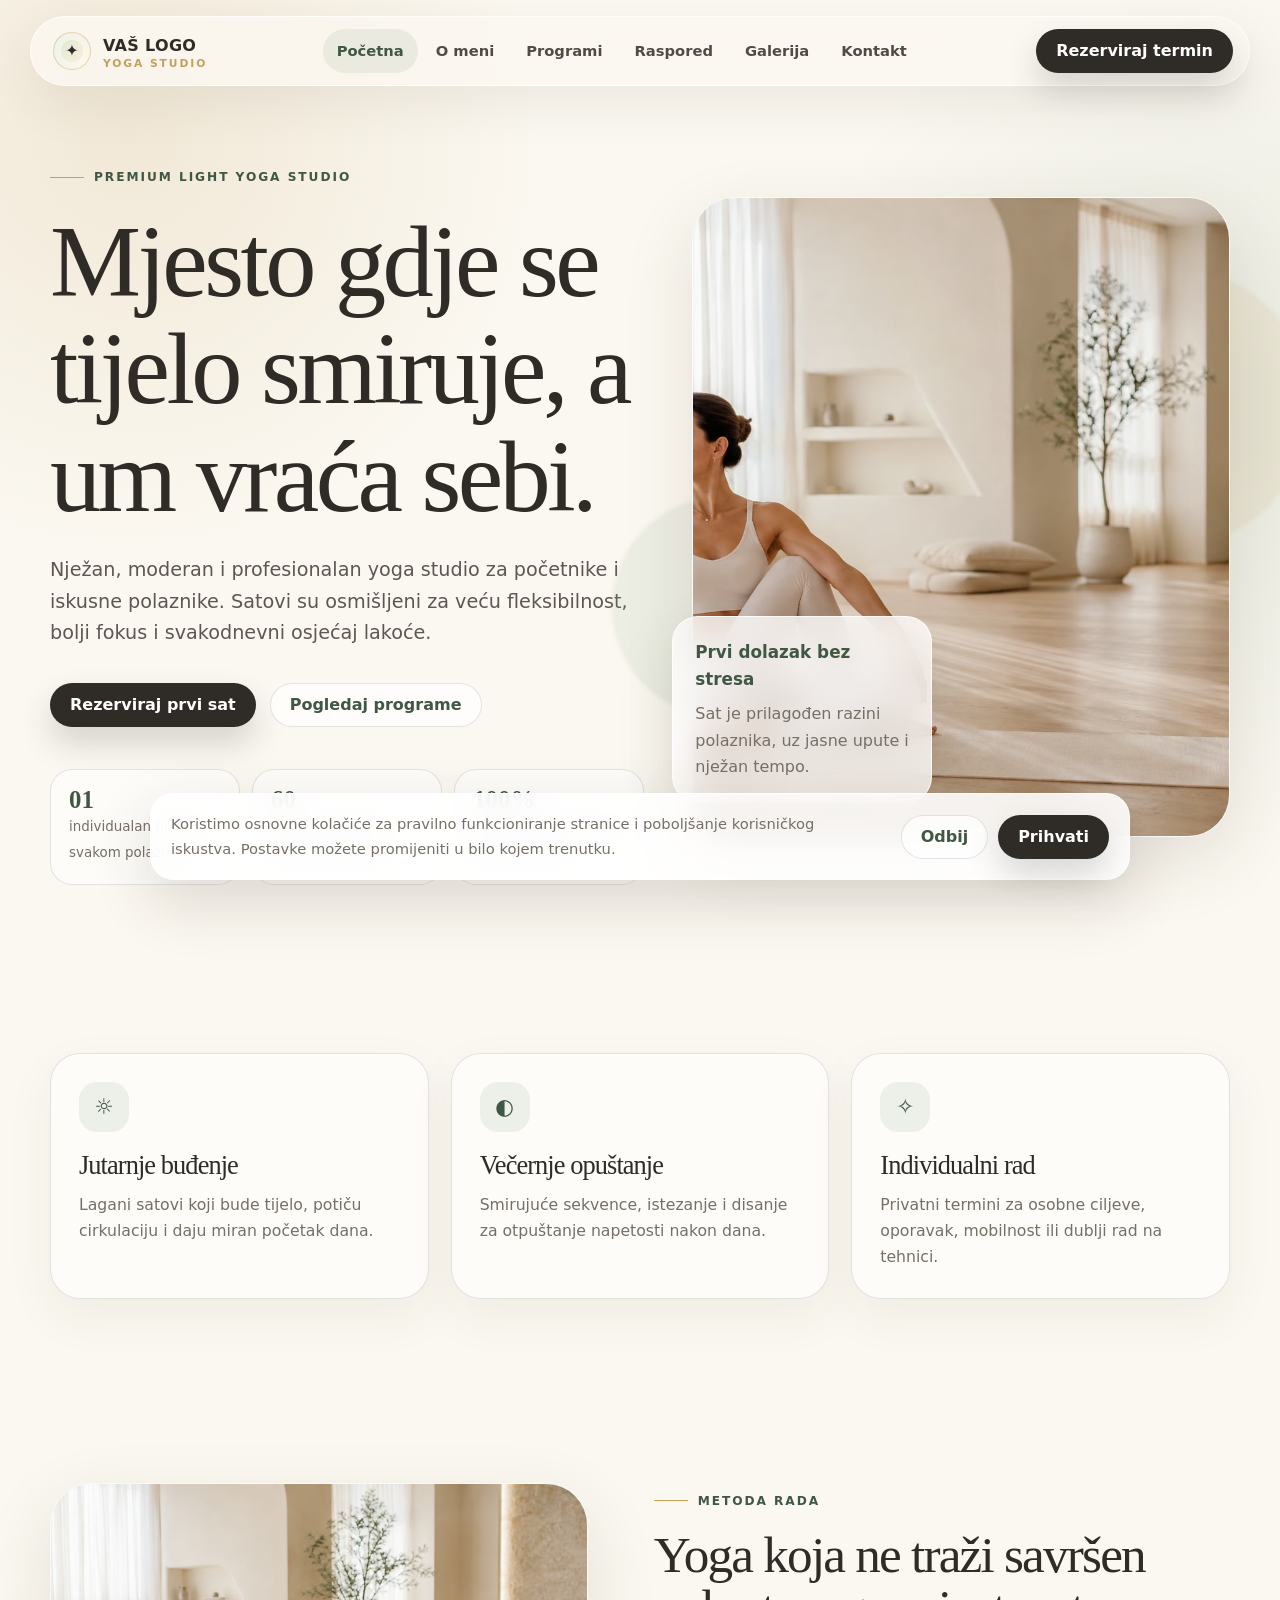
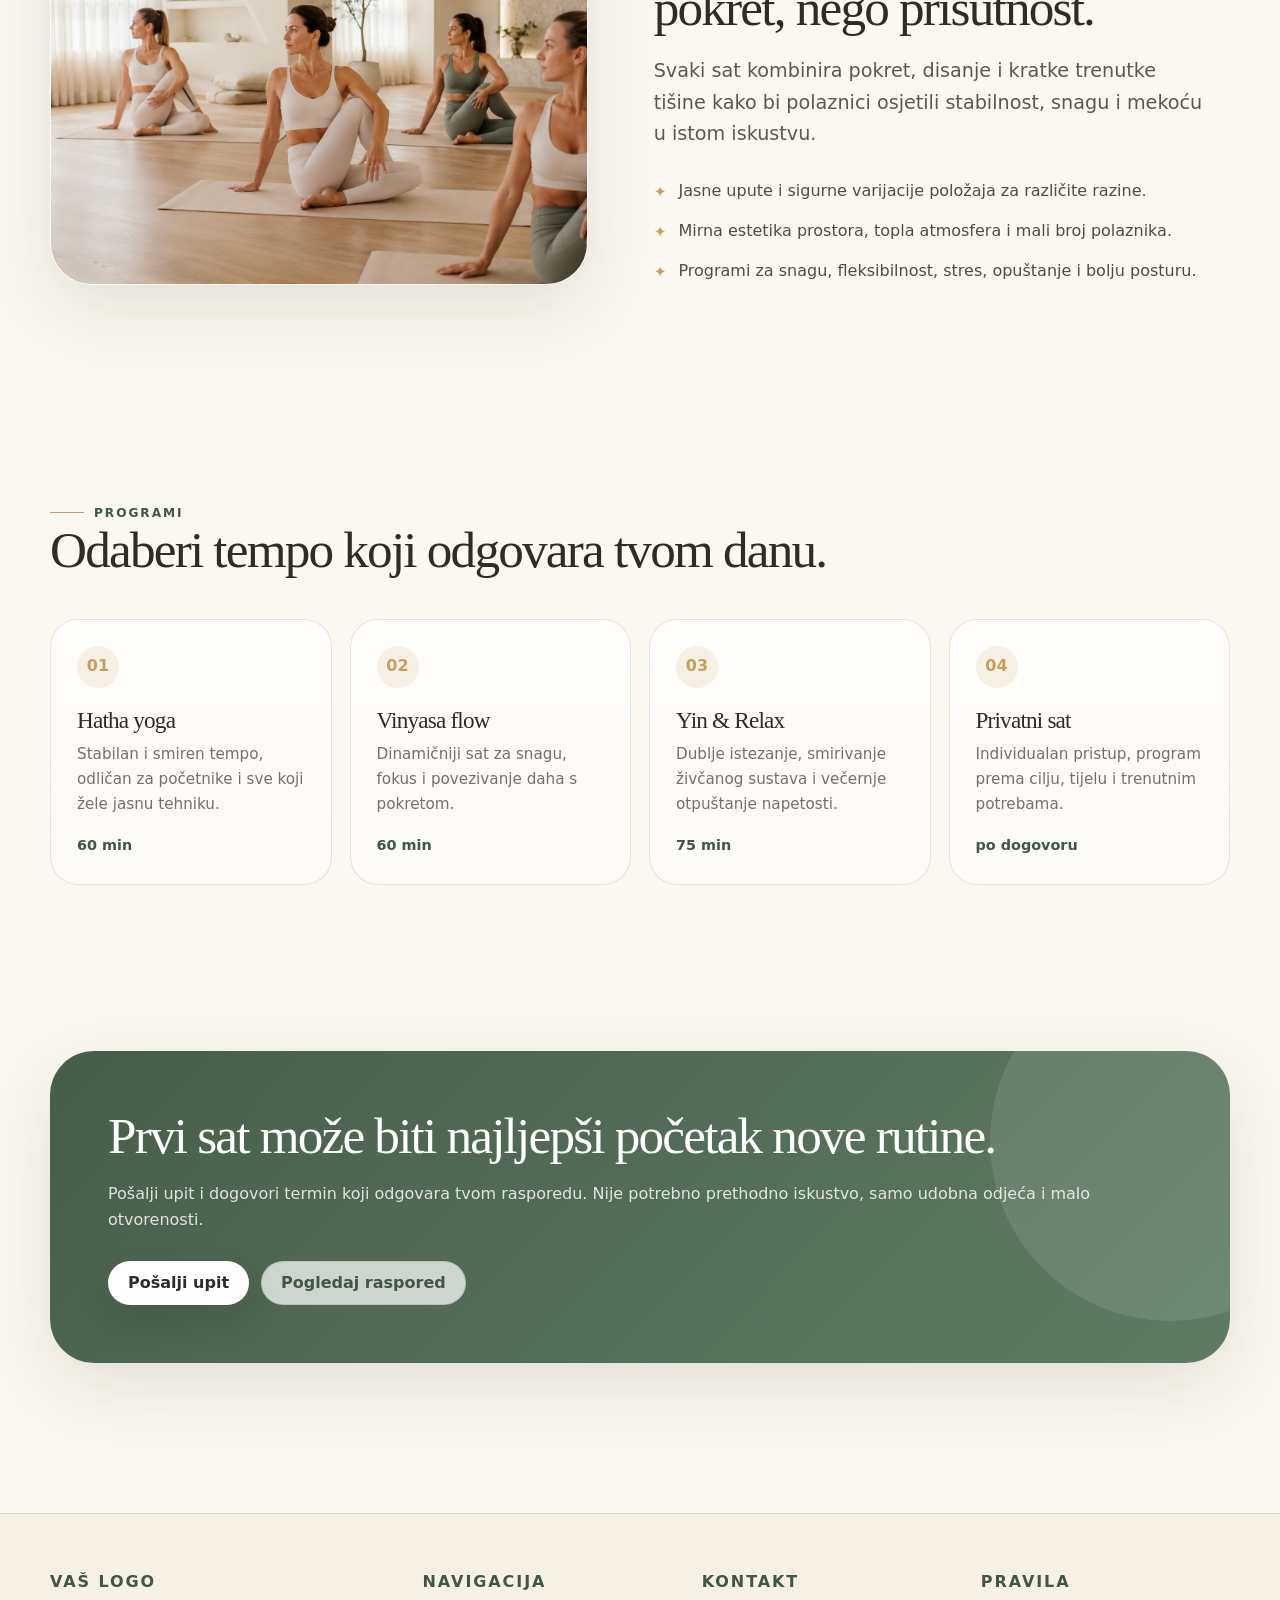
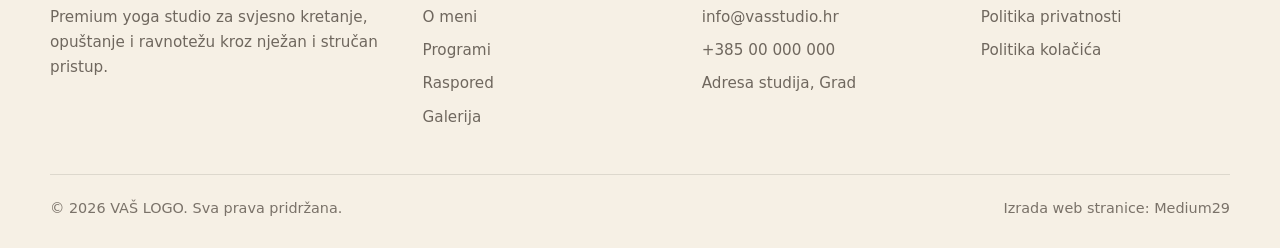
==== commit 15429b5f: "5" ====
--- a/index.html
+++ b/index.html
@@ -77,7 +77,7 @@
           <p class="lead">Svaki sat kombinira pokret, disanje i kratke trenutke tišine kako bi polaznici osjetili stabilnost, snagu i mekoću u istom iskustvu.</p>
           <ul class="check-list">
             <li>Jasne upute i sigurne varijacije položaja za različite razine.</li>
-            <li>Topla atmosfera prostora, miran ritam i mali broj polaznika.</li>
+            <li>Mirna estetika prostora, topla atmosfera i mali broj polaznika.</li>
             <li>Programi za snagu, fleksibilnost, stres, opuštanje i bolju posturu.</li>
           </ul>
         </div>
--- a/assets/css/style.css
+++ b/assets/css/style.css
@@ -118,3 +118,131 @@
 @media (max-width: 520px){
   :root{--container:calc(100% - 28px)}.hero-actions,.cta-band .cta-actions{align-items:stretch;flex-direction:column}.btn{width:100%}.float-card{position:relative;left:auto;bottom:auto;margin-top:16px;max-width:none}.hero-visual .image-card img{min-height:360px}.stat{padding:16px}.card{padding:22px}.page-hero,.hero{overflow:visible}
 }
+
+/* Responsive navigation and layout fixes */
+html, body { width: 100%; max-width: 100%; overflow-x: hidden; }
+.topbar { max-width: calc(100% - 24px); }
+.nav, .brand, .nav-cta { min-width: 0; }
+.brand { flex: 0 1 auto; }
+.nav-cta { flex: 0 0 auto; }
+
+@media (max-width: 1180px){
+  .topbar{
+    top:12px;
+    width:calc(100% - 22px);
+    border-radius:30px;
+  }
+  .nav{
+    position:relative;
+    padding:10px 12px 10px 14px;
+    gap:12px;
+  }
+  .menu-toggle{
+    display:flex !important;
+    flex:0 0 44px;
+  }
+  .nav-cta .btn{
+    display:none !important;
+  }
+  .nav-links{
+    position:absolute;
+    left:0;
+    right:0;
+    top:calc(100% + 10px);
+    z-index:100;
+    display:grid !important;
+    gap:6px;
+    padding:12px;
+    border-radius:24px;
+    background:rgba(251,248,241,.98);
+    border:1px solid rgba(255,255,255,.86);
+    box-shadow:0 24px 55px rgba(60,46,31,.16);
+    backdrop-filter:blur(18px);
+    transform:translateY(-8px);
+    opacity:0;
+    visibility:hidden;
+    pointer-events:none;
+    transition:opacity .22s ease, transform .22s ease, visibility .22s ease;
+  }
+  .nav-links a{
+    width:100%;
+    padding:13px 16px;
+    border-radius:16px;
+  }
+  body.menu-open .nav-links{
+    opacity:1;
+    visibility:visible;
+    pointer-events:auto;
+    transform:translateY(0);
+  }
+  .hero{padding-top:132px;}
+  .page-hero{padding-top:132px;}
+}
+
+@media (max-width: 680px){
+  :root{--container:calc(100% - 30px);}
+  .topbar{width:calc(100% - 18px);top:10px;border-radius:24px;}
+  .nav{padding:9px 10px;}
+  .brand{gap:10px;font-size:.95rem;letter-spacing:0;}
+  .brand-mark{width:40px;height:40px;flex:0 0 40px;}
+  .brand small{font-size:.58rem;letter-spacing:.14em;}
+  .menu-toggle{width:42px;height:42px;flex-basis:42px;}
+  .hero{padding:116px 0 64px;}
+  .page-hero{padding:118px 0 52px;}
+  .hero-grid{gap:34px;}
+  .hero-copy .lead{margin-top:18px;}
+  .hero-actions{margin-top:26px;}
+  .hero-stats{margin-top:32px;gap:10px;}
+  h1{font-size:clamp(2.55rem, 12vw, 3.55rem);}
+  h2{font-size:clamp(2rem, 9vw, 3rem);}
+  .lead{font-size:1rem;line-height:1.75;}
+  .image-card,
+  .cta-band,
+  .contact-panel,
+  .schedule-day,
+  .program-card,
+  .card{
+    border-radius:24px;
+  }
+  .hero-visual .image-card img,
+  .image-card img{
+    min-height:320px;
+  }
+  .gallery-grid .image-card:nth-child(1) img,
+  .gallery-grid .image-card img{
+    min-height:320px;
+  }
+  .section{padding:64px 0;}
+  .section-tight{padding:54px 0;}
+  .split{gap:34px;}
+  .split-content{padding:0;}
+  .program-grid,
+  .schedule-grid,
+  .grid-2,
+  .grid-3,
+  .form-wrap,
+  .testimonials,
+  .gallery-grid{
+    grid-template-columns:1fr !important;
+  }
+  .footer{margin-top:56px;padding-top:48px;}
+}
+
+@media (max-width: 390px){
+  :root{--container:calc(100% - 24px);}
+  .brand{font-size:.86rem;gap:8px;}
+  .brand-mark{width:36px;height:36px;flex-basis:36px;box-shadow:inset 0 0 0 6px rgba(255,255,255,.45);}
+  .brand small{font-size:.52rem;letter-spacing:.12em;}
+  .menu-toggle{width:40px;height:40px;flex-basis:40px;}
+  .nav-links{top:calc(100% + 8px);}
+  .btn{padding:13px 16px;}
+  h1{font-size:2.65rem;}
+  .stat strong{font-size:1.35rem;}
+  .stat span{font-size:.82rem;}
+  .hero-visual .image-card img,
+  .image-card img,
+  .gallery-grid .image-card img,
+  .gallery-grid .image-card:nth-child(1) img{
+    min-height:290px;
+  }
+}
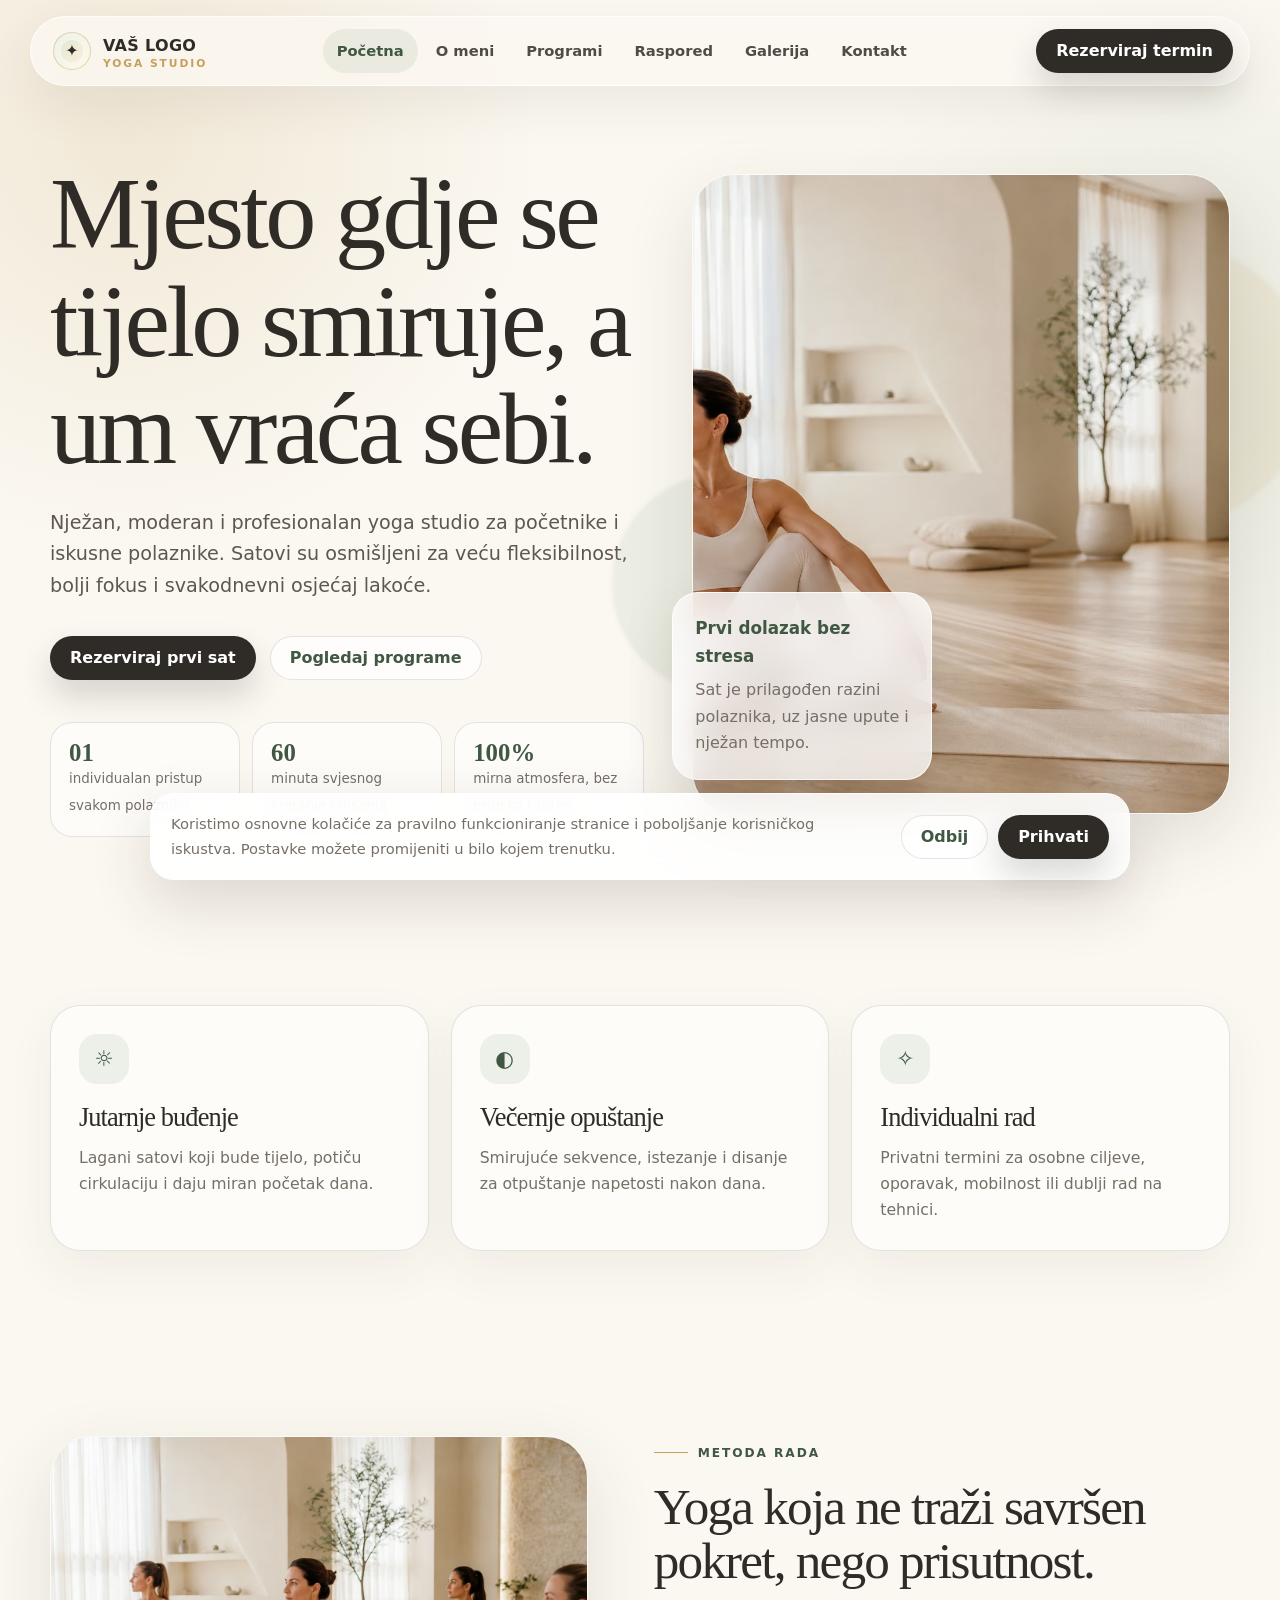
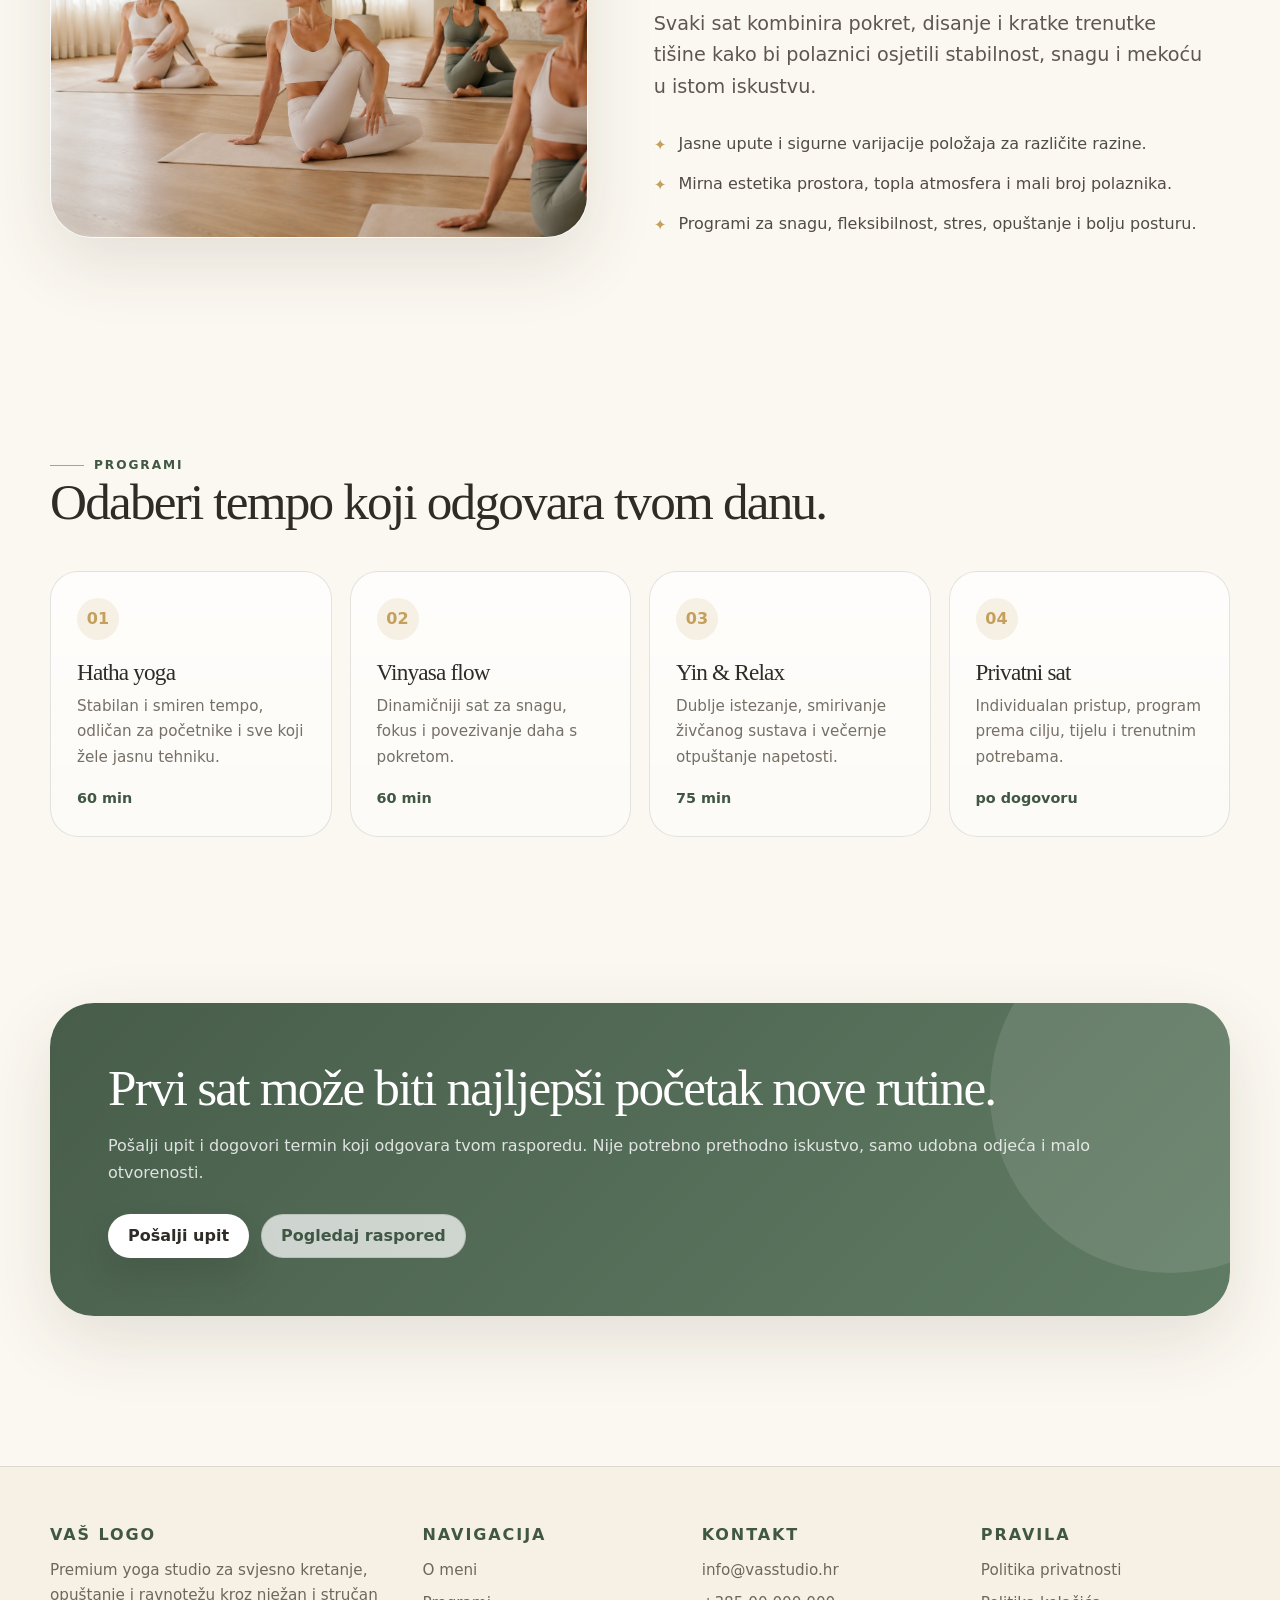
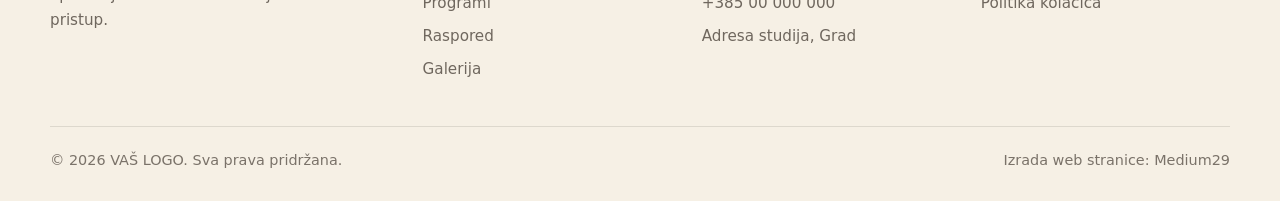
==== commit 02784f2e: "6" ====
--- a/index.html
+++ b/index.html
@@ -39,7 +39,6 @@
     <section class="hero">
       <div class="container hero-grid">
         <div class="hero-copy reveal">
-          <span class="eyebrow">Premium light yoga studio</span>
           <h1>Mjesto gdje se tijelo smiruje, a um vraća sebi.</h1>
           <p class="lead">Nježan, moderan i profesionalan yoga studio za početnike i iskusne polaznike. Satovi su osmišljeni za veću fleksibilnost, bolji fokus i svakodnevni osjećaj lakoće.</p>
           <div class="hero-actions">
